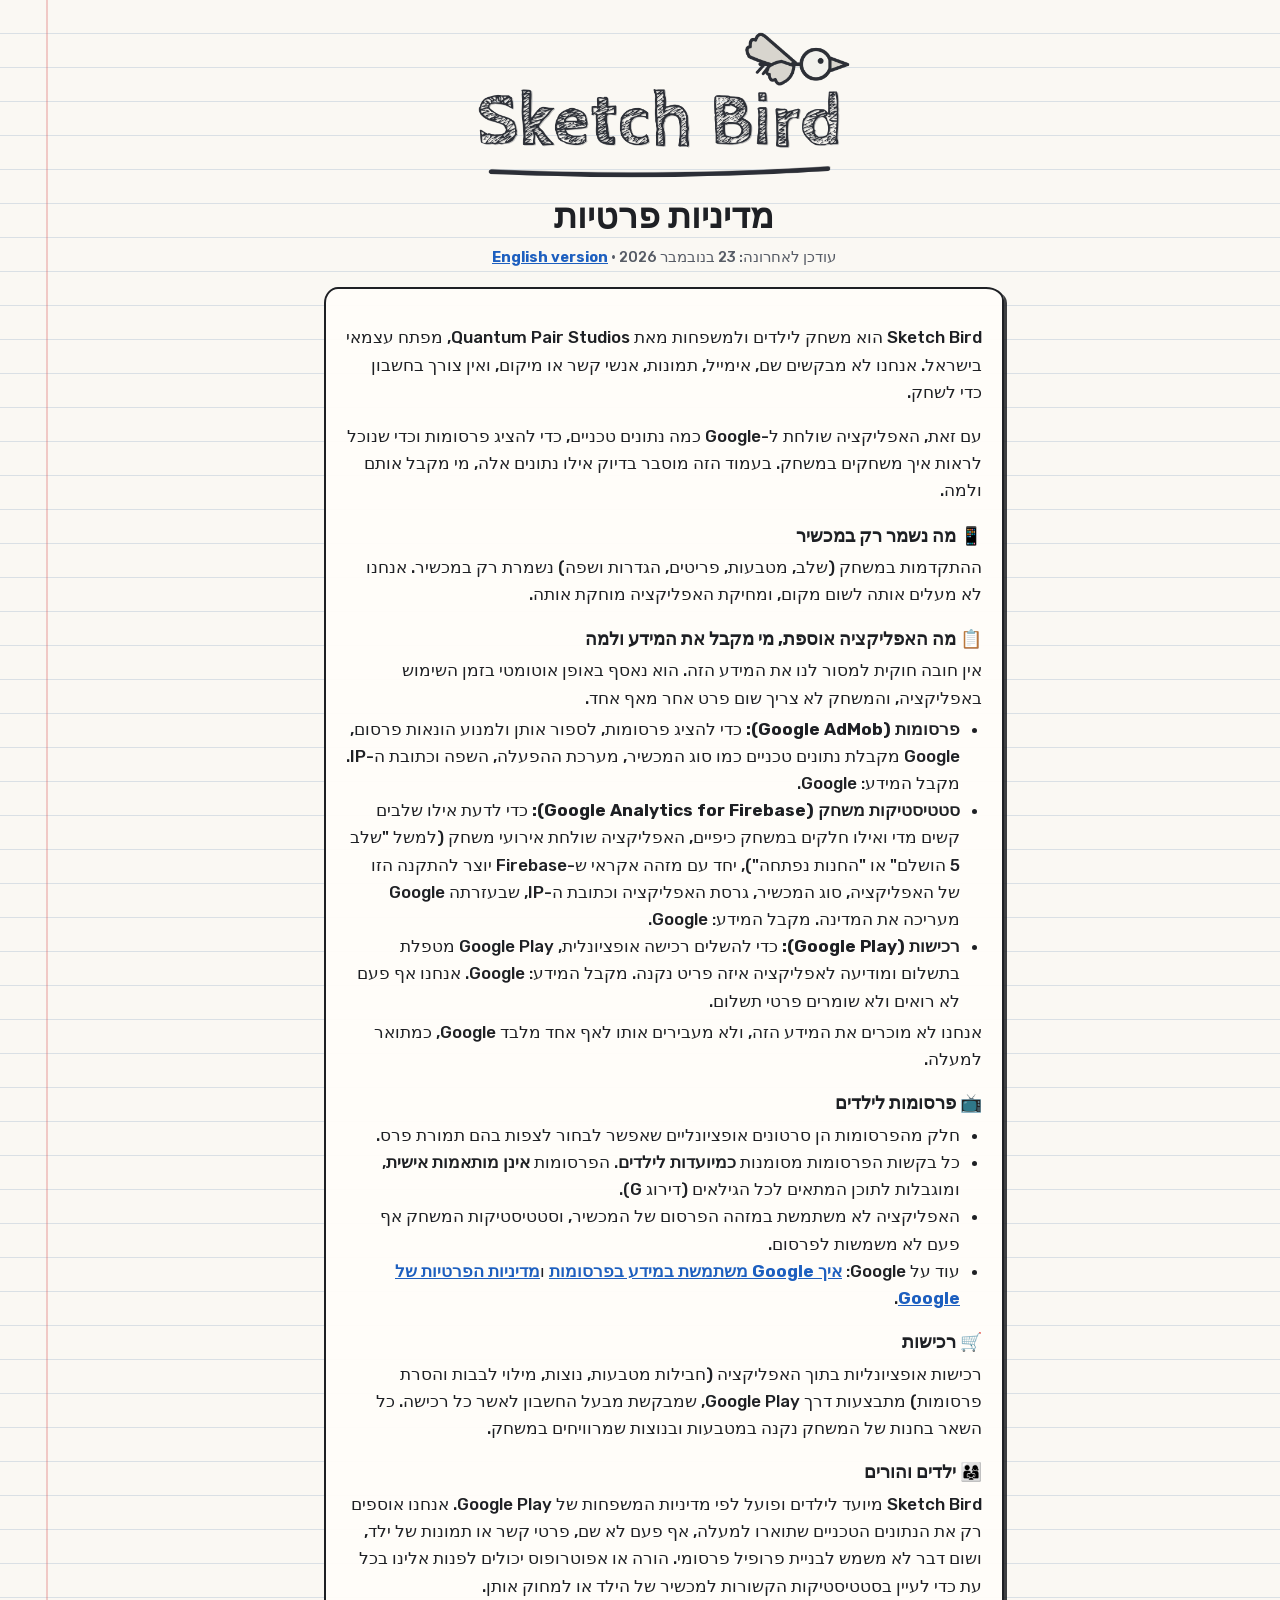
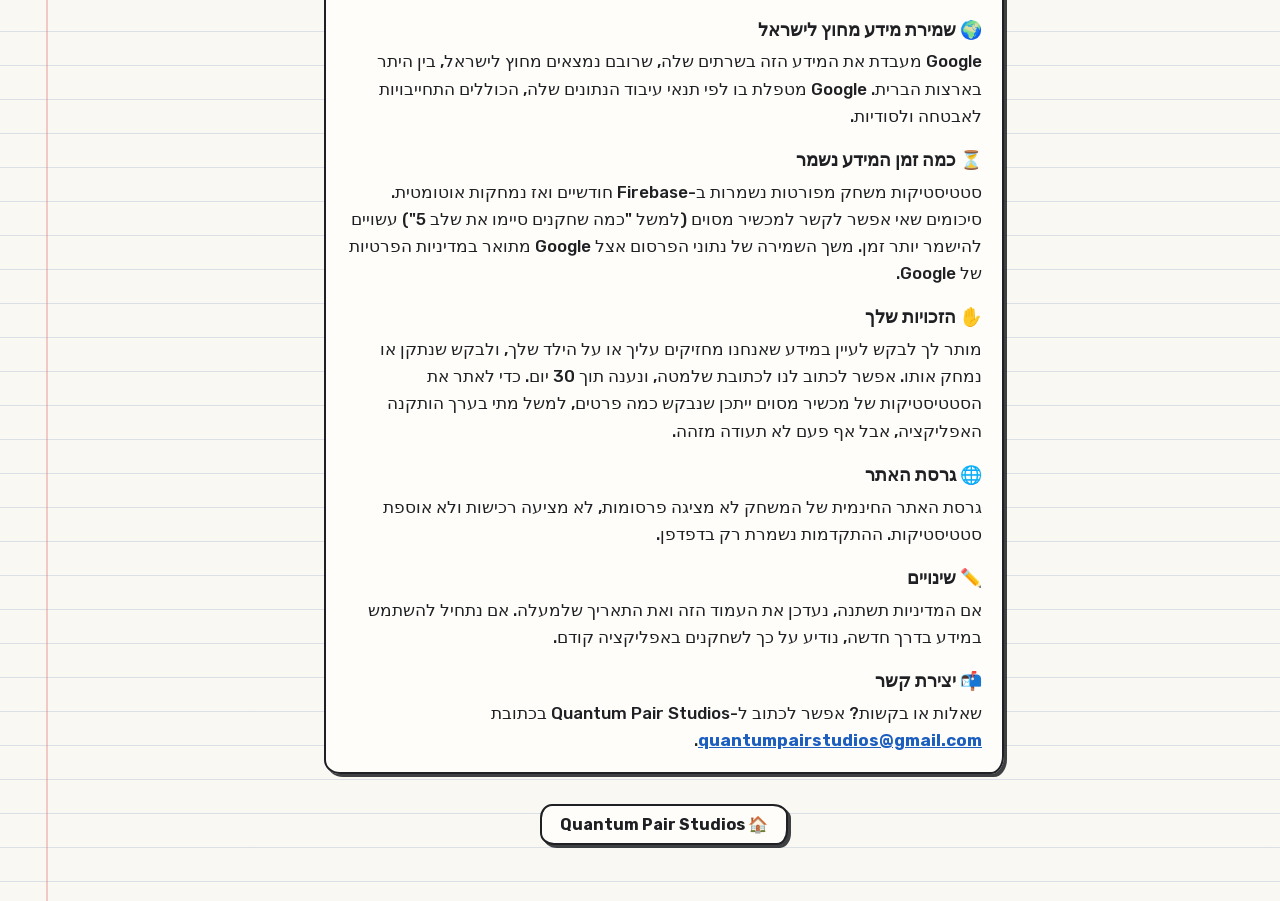
==== sketch-bird/privacy-he.html @ b0291abd "Sketch Bird privacy policy: Israeli privacy law update and Hebrew version" ====
<!DOCTYPE html>
<html lang="he" dir="rtl">
<head>
    <meta charset="UTF-8">
    <meta name="viewport" content="width=device-width, initial-scale=1.0">
    <title>Sketch Bird · מדיניות פרטיות</title>
    <meta name="description" content="מדיניות הפרטיות של Sketch Bird מאת Quantum Pair Studios.">
    <link rel="icon" href="icon.png">
    <link rel="alternate" hreflang="en" href="privacy.html">
    <link rel="preload" href="../fonts/rubik.woff2" as="font" type="font/woff2" crossorigin>
    <link rel="stylesheet" href="../style.css">
    <style>
        body, .policy-head h1 { font-family: 'Rubik', sans-serif; }
    </style>
</head>
<body>
<main>
    <header class="policy-head">
        <img class="logo" src="logo.png" alt="Sketch Bird">
        <h1>מדיניות פרטיות</h1>
        <p class="updated">עודכן לאחרונה: 23 בנובמבר 2026 · <a href="privacy.html" lang="en" dir="ltr">English version</a></p>
    </header>

    <article class="sketch-box">
        <p>‏Sketch Bird הוא משחק לילדים ולמשפחות מאת Quantum Pair Studios, מפתח עצמאי בישראל. אנחנו לא מבקשים שם, אימייל, תמונות, אנשי קשר או מיקום, ואין צורך בחשבון כדי לשחק.</p>
        <p>עם זאת, האפליקציה שולחת ל-Google כמה נתונים טכניים, כדי להציג פרסומות וכדי שנוכל לראות איך משחקים במשחק. בעמוד הזה מוסבר בדיוק אילו נתונים אלה, מי מקבל אותם ולמה.</p>

        <div class="section">
            <h2>📱 מה נשמר רק במכשיר</h2>
            <p>ההתקדמות במשחק (שלב, מטבעות, פריטים, הגדרות ושפה) נשמרת רק במכשיר. אנחנו לא מעלים אותה לשום מקום, ומחיקת האפליקציה מוחקת אותה.</p>
        </div>

        <div class="section">
            <h2>📋 מה האפליקציה אוספת, מי מקבל את המידע ולמה</h2>
            <p>אין חובה חוקית למסור לנו את המידע הזה. הוא נאסף באופן אוטומטי בזמן השימוש באפליקציה, והמשחק לא צריך שום פרט אחר מאף אחד.</p>
            <ul>
                <li><b>פרסומות (Google AdMob):</b> כדי להציג פרסומות, לספור אותן ולמנוע הונאות פרסום, Google מקבלת נתונים טכניים כמו סוג המכשיר, מערכת ההפעלה, השפה וכתובת ה-IP. מקבל המידע: Google.</li>
                <li><b>סטטיסטיקות משחק (Google Analytics for Firebase):</b> כדי לדעת אילו שלבים קשים מדי ואילו חלקים במשחק כיפיים, האפליקציה שולחת אירועי משחק (למשל "שלב 5 הושלם" או "החנות נפתחה"), יחד עם מזהה אקראי ש-Firebase יוצר להתקנה הזו של האפליקציה, סוג המכשיר, גרסת האפליקציה וכתובת ה-IP, שבעזרתה Google מעריכה את המדינה. מקבל המידע: Google.</li>
                <li><b>רכישות (Google Play):</b> כדי להשלים רכישה אופציונלית, Google Play מטפלת בתשלום ומודיעה לאפליקציה איזה פריט נקנה. מקבל המידע: Google. אנחנו אף פעם לא רואים ולא שומרים פרטי תשלום.</li>
            </ul>
            <p>אנחנו לא מוכרים את המידע הזה, ולא מעבירים אותו לאף אחד מלבד Google, כמתואר למעלה.</p>
        </div>

        <div class="section">
            <h2>📺 פרסומות לילדים</h2>
            <ul>
                <li>חלק מהפרסומות הן סרטונים אופציונליים שאפשר לבחור לצפות בהם תמורת פרס.</li>
                <li>כל בקשות הפרסומות מסומנות <b>כמיועדות לילדים</b>. הפרסומות <b>אינן מותאמות אישית</b>, ומוגבלות לתוכן המתאים לכל הגילאים (דירוג G).</li>
                <li>האפליקציה לא משתמשת במזהה הפרסום של המכשיר, וסטטיסטיקות המשחק אף פעם לא משמשות לפרסום.</li>
                <li>עוד על Google: <a href="https://policies.google.com/technologies/ads?hl=iw">איך Google משתמשת במידע בפרסומות</a> ו<a href="https://policies.google.com/privacy?hl=iw">מדיניות הפרטיות של Google</a>.</li>
            </ul>
        </div>

        <div class="section">
            <h2>🛒 רכישות</h2>
            <p>רכישות אופציונליות בתוך האפליקציה (חבילות מטבעות, נוצות, מילוי לבבות והסרת פרסומות) מתבצעות דרך Google Play, שמבקשת מבעל החשבון לאשר כל רכישה. כל השאר בחנות של המשחק נקנה במטבעות ובנוצות שמרוויחים במשחק.</p>
        </div>

        <div class="section">
            <h2>👨‍👩‍👧 ילדים והורים</h2>
            <p>‏Sketch Bird מיועד לילדים ופועל לפי מדיניות המשפחות של Google Play. אנחנו אוספים רק את הנתונים הטכניים שתוארו למעלה, אף פעם לא שם, פרטי קשר או תמונות של ילד, ושום דבר לא משמש לבניית פרופיל פרסומי. הורה או אפוטרופוס יכולים לפנות אלינו בכל עת כדי לעיין בסטטיסטיקות הקשורות למכשיר של הילד או למחוק אותן.</p>
        </div>

        <div class="section">
            <h2>🌍 שמירת מידע מחוץ לישראל</h2>
            <p>‏Google מעבדת את המידע הזה בשרתים שלה, שרובם נמצאים מחוץ לישראל, בין היתר בארצות הברית. Google מטפלת בו לפי תנאי עיבוד הנתונים שלה, הכוללים התחייבויות לאבטחה ולסודיות.</p>
        </div>

        <div class="section">
            <h2>⏳ כמה זמן המידע נשמר</h2>
            <p>סטטיסטיקות משחק מפורטות נשמרות ב-Firebase חודשיים ואז נמחקות אוטומטית. סיכומים שאי אפשר לקשר למכשיר מסוים (למשל "כמה שחקנים סיימו את שלב 5") עשויים להישמר יותר זמן. משך השמירה של נתוני הפרסום אצל Google מתואר במדיניות הפרטיות של Google.</p>
        </div>

        <div class="section">
            <h2>✋ הזכויות שלך</h2>
            <p>מותר לך לבקש לעיין במידע שאנחנו מחזיקים עליך או על הילד שלך, ולבקש שנתקן או נמחק אותו. אפשר לכתוב לנו לכתובת שלמטה, ונענה תוך 30 יום. כדי לאתר את הסטטיסטיקות של מכשיר מסוים ייתכן שנבקש כמה פרטים, למשל מתי בערך הותקנה האפליקציה, אבל אף פעם לא תעודה מזהה.</p>
        </div>

        <div class="section">
            <h2>🌐 גרסת האתר</h2>
            <p>גרסת האתר החינמית של המשחק לא מציגה פרסומות, לא מציעה רכישות ולא אוספת סטטיסטיקות. ההתקדמות נשמרת רק בדפדפן.</p>
        </div>

        <div class="section">
            <h2>✏️ שינויים</h2>
            <p>אם המדיניות תשתנה, נעדכן את העמוד הזה ואת התאריך שלמעלה. אם נתחיל להשתמש במידע בדרך חדשה, נודיע על כך לשחקנים באפליקציה קודם.</p>
        </div>

        <div class="section">
            <h2>📬 יצירת קשר</h2>
            <p>שאלות או בקשות? אפשר לכתוב ל-Quantum Pair Studios בכתובת <a href="mailto:quantumpairstudios@gmail.com" dir="ltr">quantumpairstudios@gmail.com</a>.</p>
        </div>
    </article>

    <footer>
        <a class="sketch-btn" href="../">🏠 Quantum Pair Studios</a>
    </footer>
</main>
</body>
</html>
---- style.css ----
/* Quantum Pair Studios: same look as Sketch Bird (notebook paper, sketchy title, hand-drawn boxes) */
@font-face { font-family: 'Cabin Sketch'; font-weight: 700; font-display: swap; src: url('fonts/cabin-sketch.woff2') format('woff2'); }
@font-face { font-family: 'Rubik'; font-weight: 400 800; font-display: swap; src: url('fonts/rubik.woff2') format('woff2'); }

:root {
    --paper-bg: #faf8f3;
    --ink-color: #1e2024;
    --ink-muted: #575c66;
    --accent-gold-bg: #fff3c4;
    --line: rgba(115, 148, 185, 0.24);
    --margin-line: rgba(218, 92, 92, 0.30);
    --shadow-sketch: 3px 3px 0 rgba(30, 32, 36, 0.85);
}

* { box-sizing: border-box; }

body {
    margin: 0;
    min-height: 100vh;
    color: var(--ink-color);
    font: 500 17px/1.6 'Rubik', system-ui, -apple-system, 'Segoe UI', Arial, sans-serif;
    background-color: var(--paper-bg);
    /* notebook page: red margin line + blue ruled lines, like the game */
    background-image:
        linear-gradient(to right, transparent 46px, var(--margin-line) 46px, var(--margin-line) 48px, transparent 48px),
        repeating-linear-gradient(to bottom, transparent 0, transparent 33px, var(--line) 33px, var(--line) 34px);
}

main { max-width: 760px; margin: 0 auto; padding: 28px 16px 56px 64px; }

.studio-name {
    font-family: 'Cabin Sketch', 'Rubik', sans-serif;
    font-weight: 700;
    font-size: clamp(2rem, 6vw, 3rem);
    line-height: 1.1;
    margin: 0;
    text-shadow: 1.5px 1.2px 0 rgba(44, 47, 54, 0.28);
}
.underline { height: 0; border-top: 4px solid var(--ink-color); border-radius: 4px; width: min(340px, 70%); margin: 10px 0 6px; transform: rotate(-0.6deg); }
.tagline { color: var(--ink-muted); margin: 4px 0 28px; }

.sketch-box {
    background: rgba(255, 253, 249, 0.97);
    border: 2.5px solid var(--ink-color);
    border-radius: 14px 18px 13px 16px / 16px 13px 18px 14px;
    box-shadow: var(--shadow-sketch);
    padding: 18px 20px;
}

.game-card { display: grid; grid-template-columns: 1fr; gap: 10px; text-align: center; }
.game-card .logo { width: min(420px, 100%); height: auto; margin: 4px auto 0; display: block; }
.game-card p { margin: 0; color: var(--ink-muted); }

.btn-row { display: flex; gap: 12px; justify-content: center; flex-wrap: wrap; margin-top: 6px; }
.sketch-btn {
    font: 700 1rem 'Rubik', sans-serif;
    color: var(--ink-color);
    text-decoration: none;
    background: #fffdf9;
    border: 2.5px solid var(--ink-color);
    border-radius: 12px 15px 11px 14px / 14px 11px 15px 12px;
    padding: 9px 18px;
    box-shadow: var(--shadow-sketch);
    display: inline-flex; align-items: center; gap: 6px;
    transition: transform 0.08s ease, box-shadow 0.08s ease, background-color 0.15s ease;
}
.sketch-btn:hover { background: var(--accent-gold-bg); transform: translate(-1px, -1px); box-shadow: 4px 4px 0 rgba(30, 32, 36, 0.9); }
.sketch-btn:active { transform: translate(2px, 2px); box-shadow: 1px 1px 0 rgba(30, 32, 36, 0.9); }
.sketch-btn.primary { background: var(--accent-gold-bg); }
.sketch-btn.soon { opacity: 0.7; pointer-events: none; }

/* privacy page */
.policy-head { text-align: center; margin-bottom: 18px; }
.policy-head .logo { width: min(380px, 90%); height: auto; display: block; margin: 0 auto; }
.policy-head h1 { font-family: 'Cabin Sketch', 'Rubik', sans-serif; font-size: clamp(1.6rem, 5vw, 2.2rem); margin: 6px 0 0; }
.policy-head .updated { color: var(--ink-muted); font-size: 0.92rem; margin: 2px 0 0; }
.section { margin-top: 16px; }
.section h2 { font-size: 1.12rem; margin: 0 0 4px; display: flex; align-items: center; gap: 8px; }
.section p, .section ul { margin: 4px 0 0; }
.section ul { padding-inline-start: 22px; }
a { color: #1d5fbf; font-weight: 700; }

footer { margin-top: 30px; text-align: center; color: var(--ink-muted); font-size: 0.95rem; }

@media (max-width: 520px) {
    body { font-size: 16px; background-image:
        linear-gradient(to right, transparent 26px, var(--margin-line) 26px, var(--margin-line) 28px, transparent 28px),
        repeating-linear-gradient(to bottom, transparent 0, transparent 33px, var(--line) 33px, var(--line) 34px); }
    main { padding: 20px 14px 40px 40px; }
    .sketch-box { padding: 14px; }
}
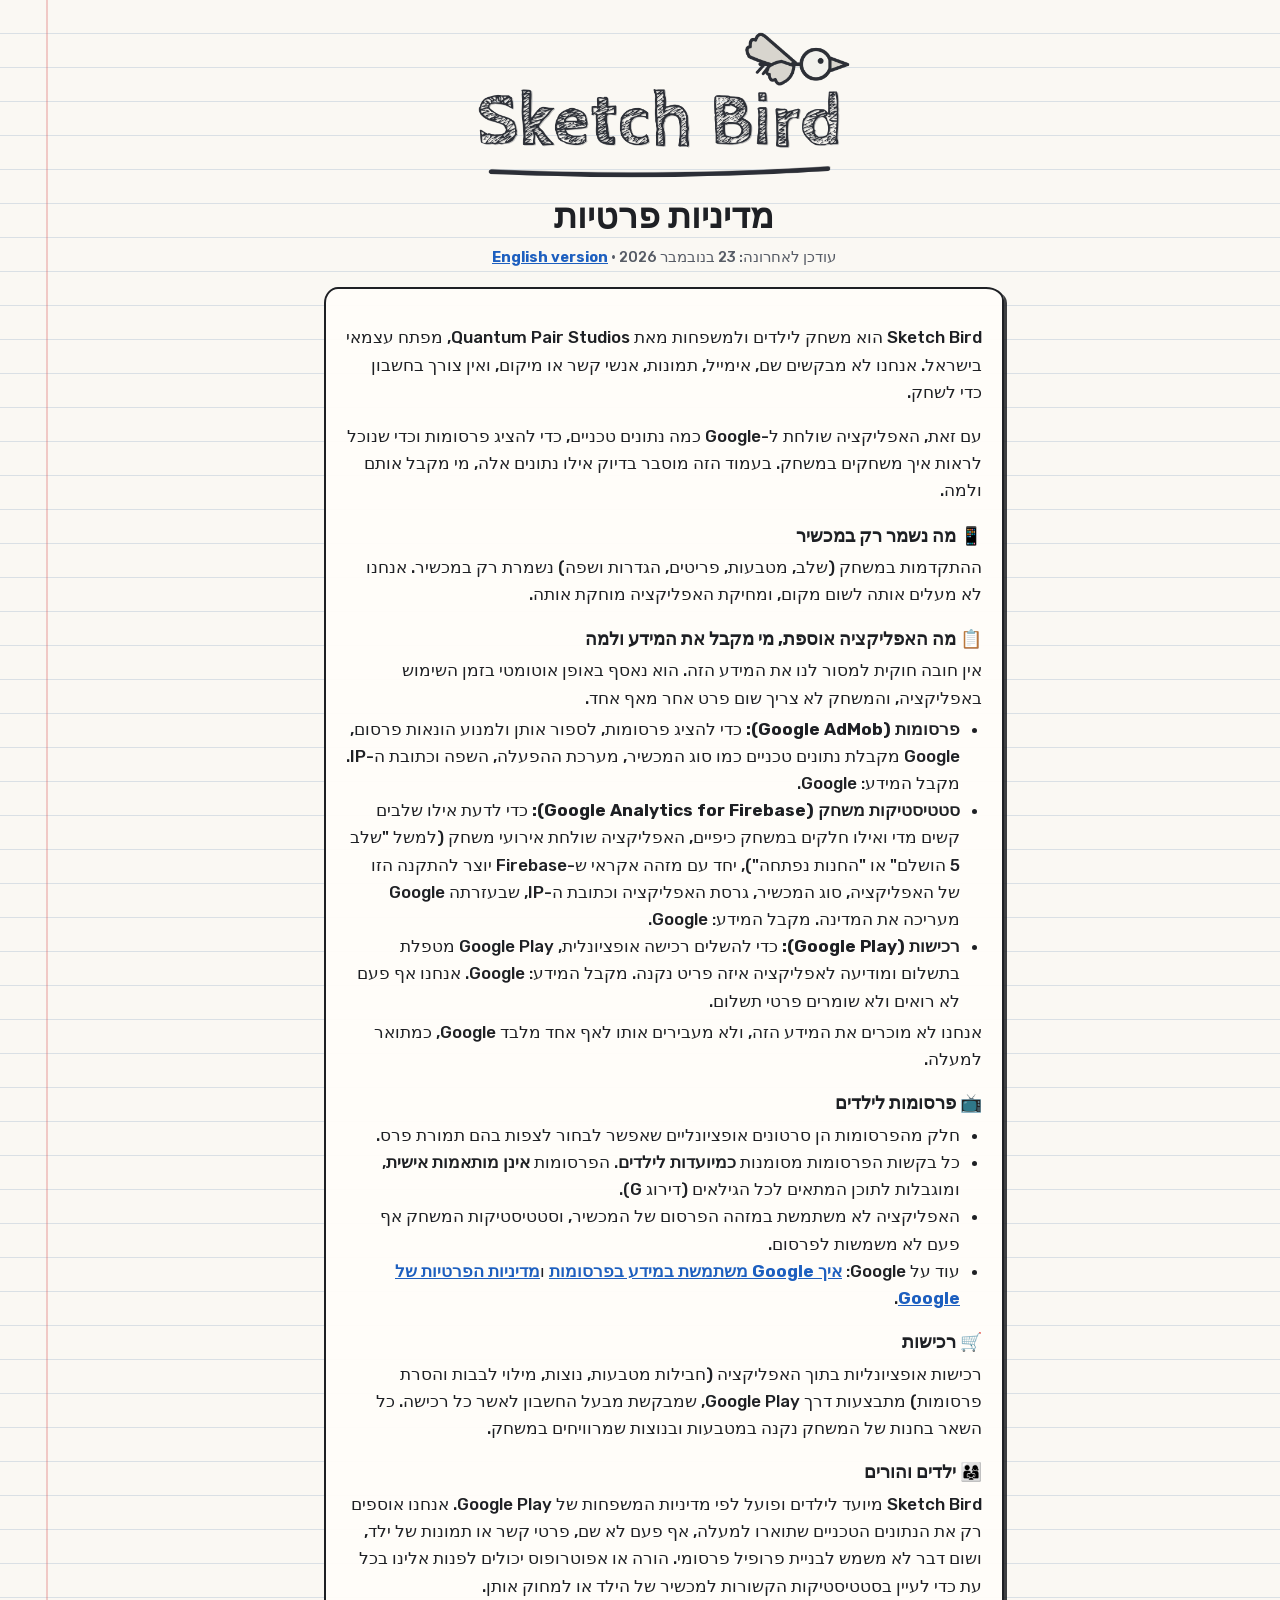
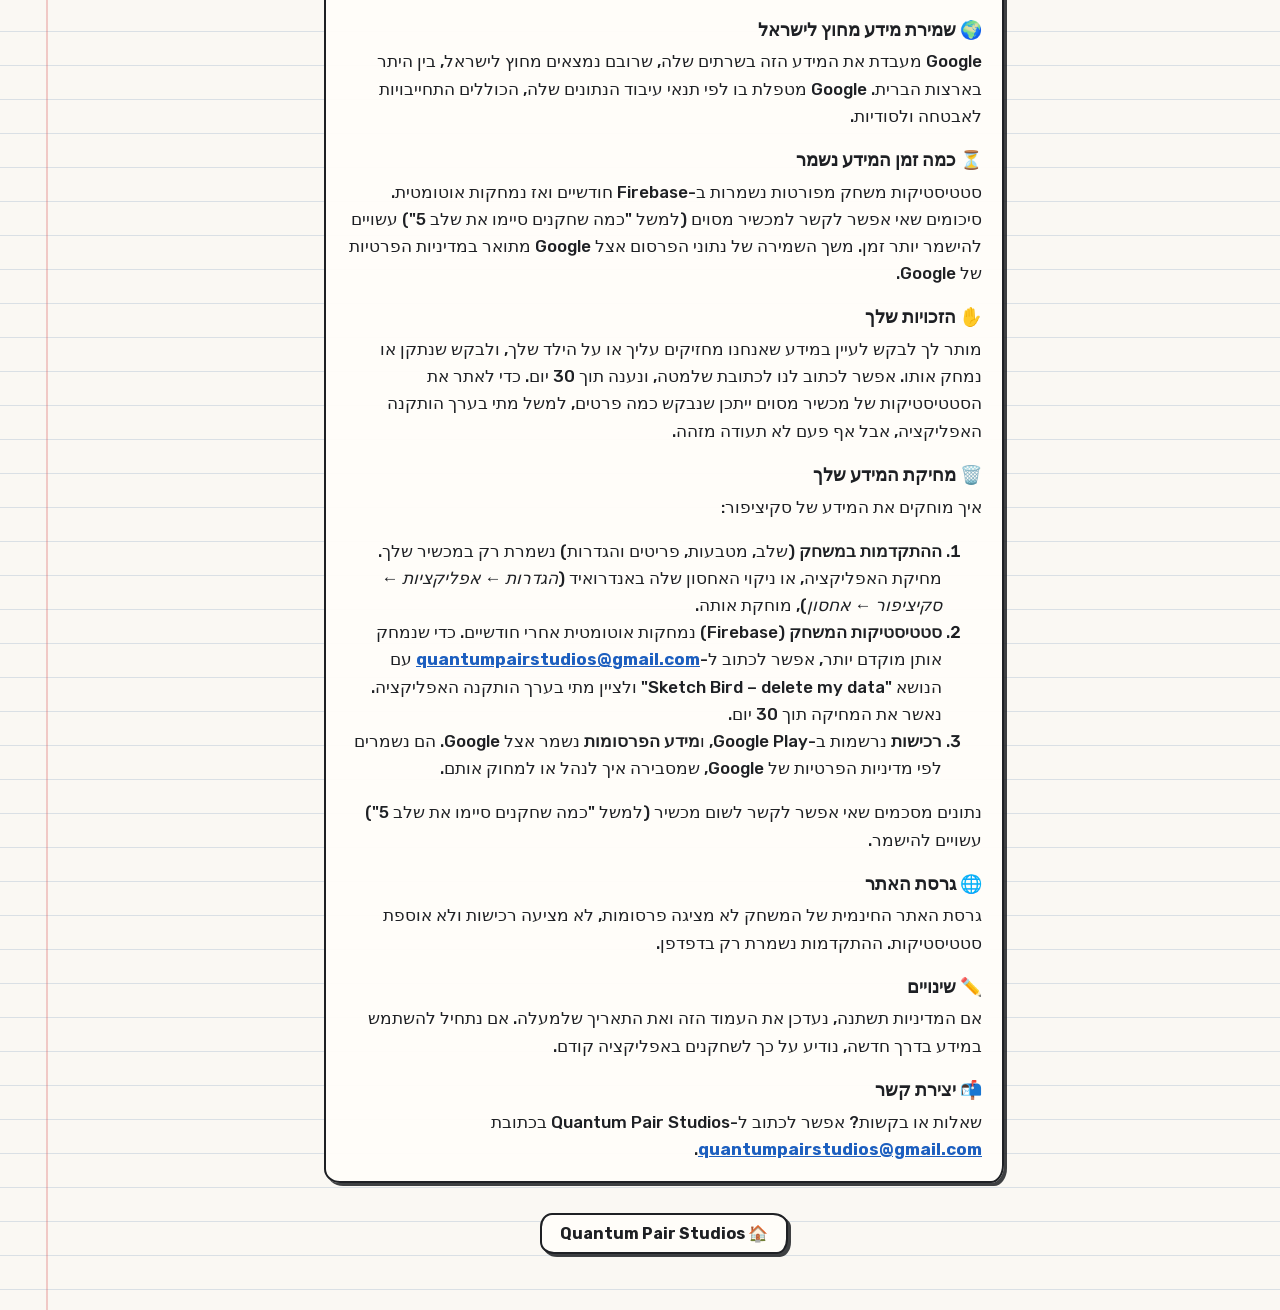
==== commit c81a28c3: "Sketch Bird privacy policy: add a Delete your data section (EN + HE)" ====
--- a/sketch-bird/privacy-he.html
+++ b/sketch-bird/privacy-he.html
@@ -76,6 +76,17 @@
             <p>מותר לך לבקש לעיין במידע שאנחנו מחזיקים עליך או על הילד שלך, ולבקש שנתקן או נמחק אותו. אפשר לכתוב לנו לכתובת שלמטה, ונענה תוך 30 יום. כדי לאתר את הסטטיסטיקות של מכשיר מסוים ייתכן שנבקש כמה פרטים, למשל מתי בערך הותקנה האפליקציה, אבל אף פעם לא תעודה מזהה.</p>
         </div>
 
+        <div class="section" id="delete-data">
+            <h2>🗑️ מחיקת המידע שלך</h2>
+            <p>איך מוחקים את המידע של סקיציפור:</p>
+            <ol>
+                <li><b>ההתקדמות במשחק</b> (שלב, מטבעות, פריטים והגדרות) נשמרת רק במכשיר שלך. מחיקת האפליקציה, או ניקוי האחסון שלה באנדרואיד (<i>הגדרות ← אפליקציות ← סקיציפור ← אחסון</i>), מוחקת אותה.</li>
+                <li><b>סטטיסטיקות המשחק</b> (Firebase) נמחקות אוטומטית אחרי חודשיים. כדי שנמחק אותן מוקדם יותר, אפשר לכתוב ל-<a href="mailto:quantumpairstudios@gmail.com?subject=Sketch%20Bird%20-%20delete%20my%20data">quantumpairstudios@gmail.com</a> עם הנושא "Sketch Bird – delete my data" ולציין מתי בערך הותקנה האפליקציה. נאשר את המחיקה תוך 30 יום.</li>
+                <li><b>רכישות</b> נרשמות ב-Google Play, ו<b>מידע הפרסומות</b> נשמר אצל Google. הם נשמרים לפי מדיניות הפרטיות של Google, שמסבירה איך לנהל או למחוק אותם.</li>
+            </ol>
+            <p>נתונים מסכמים שאי אפשר לקשר לשום מכשיר (למשל "כמה שחקנים סיימו את שלב 5") עשויים להישמר.</p>
+        </div>
+
         <div class="section">
             <h2>🌐 גרסת האתר</h2>
             <p>גרסת האתר החינמית של המשחק לא מציגה פרסומות, לא מציעה רכישות ולא אוספת סטטיסטיקות. ההתקדמות נשמרת רק בדפדפן.</p>
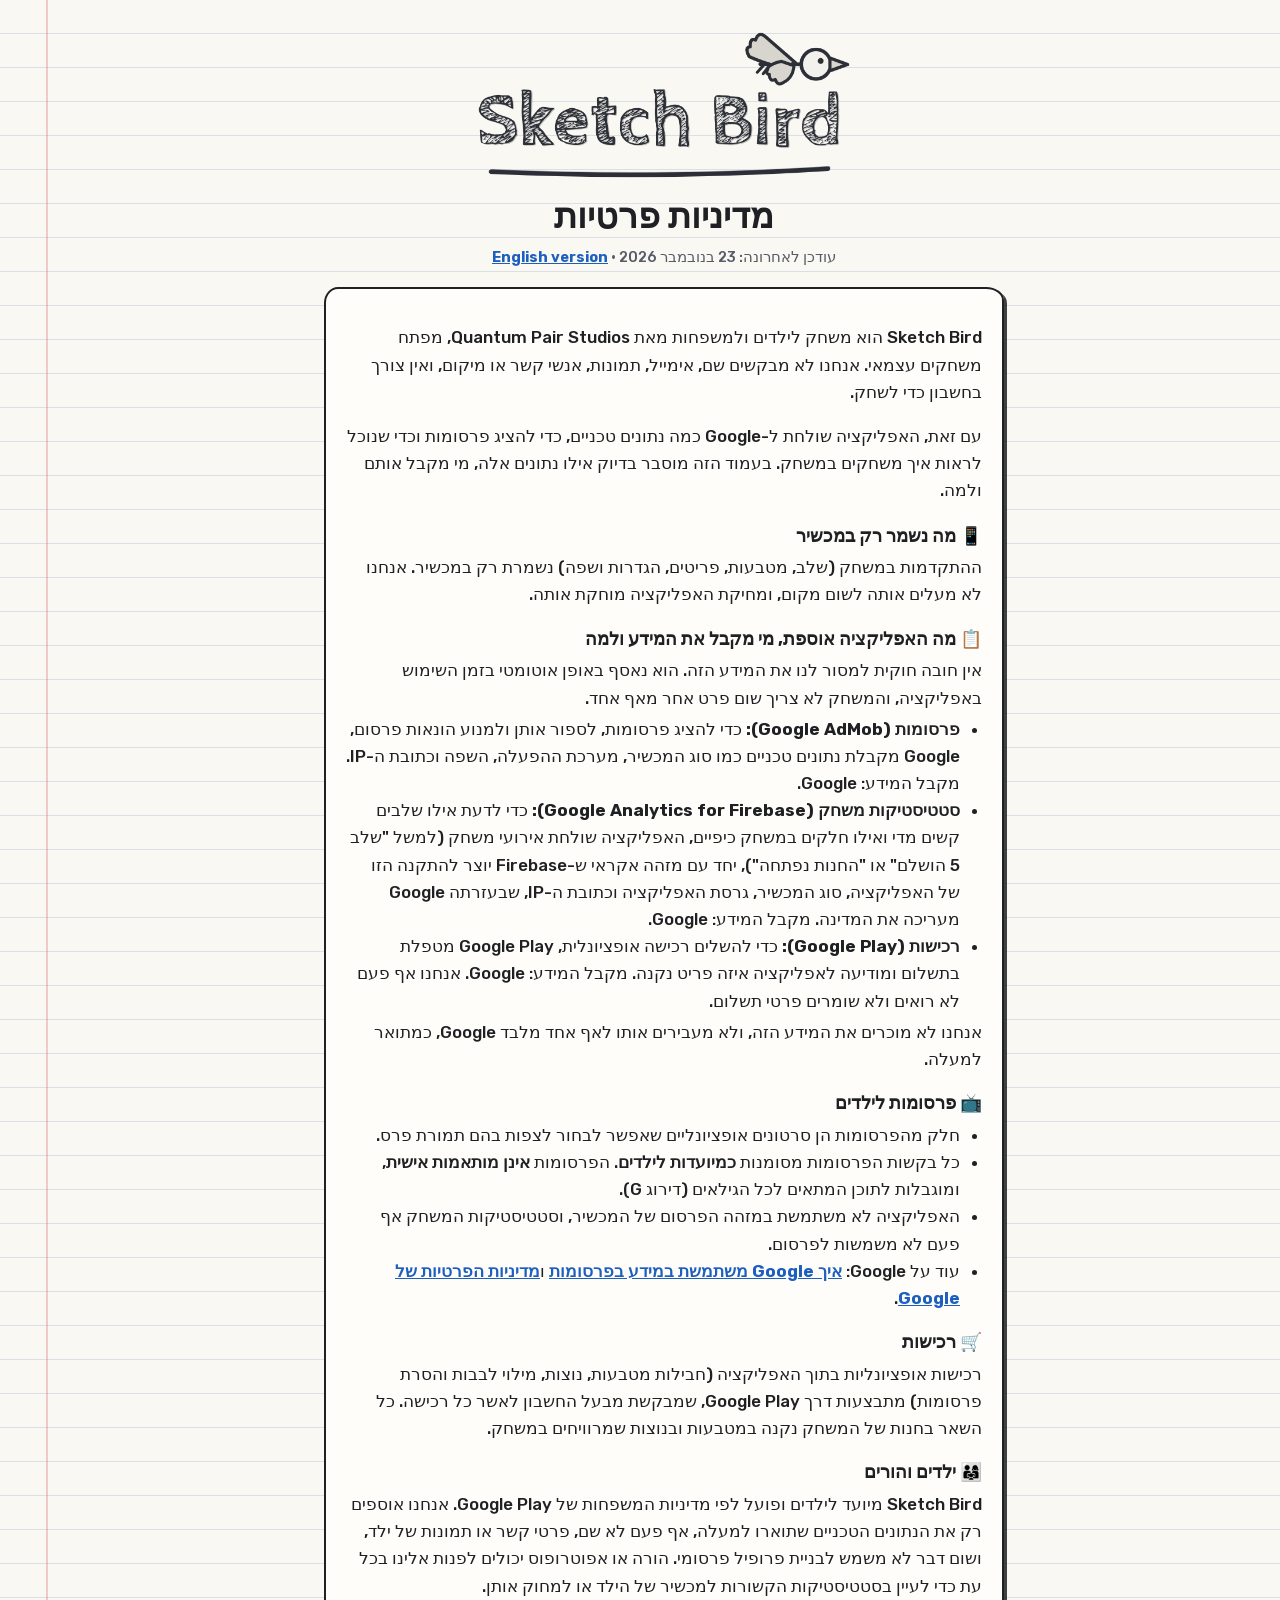
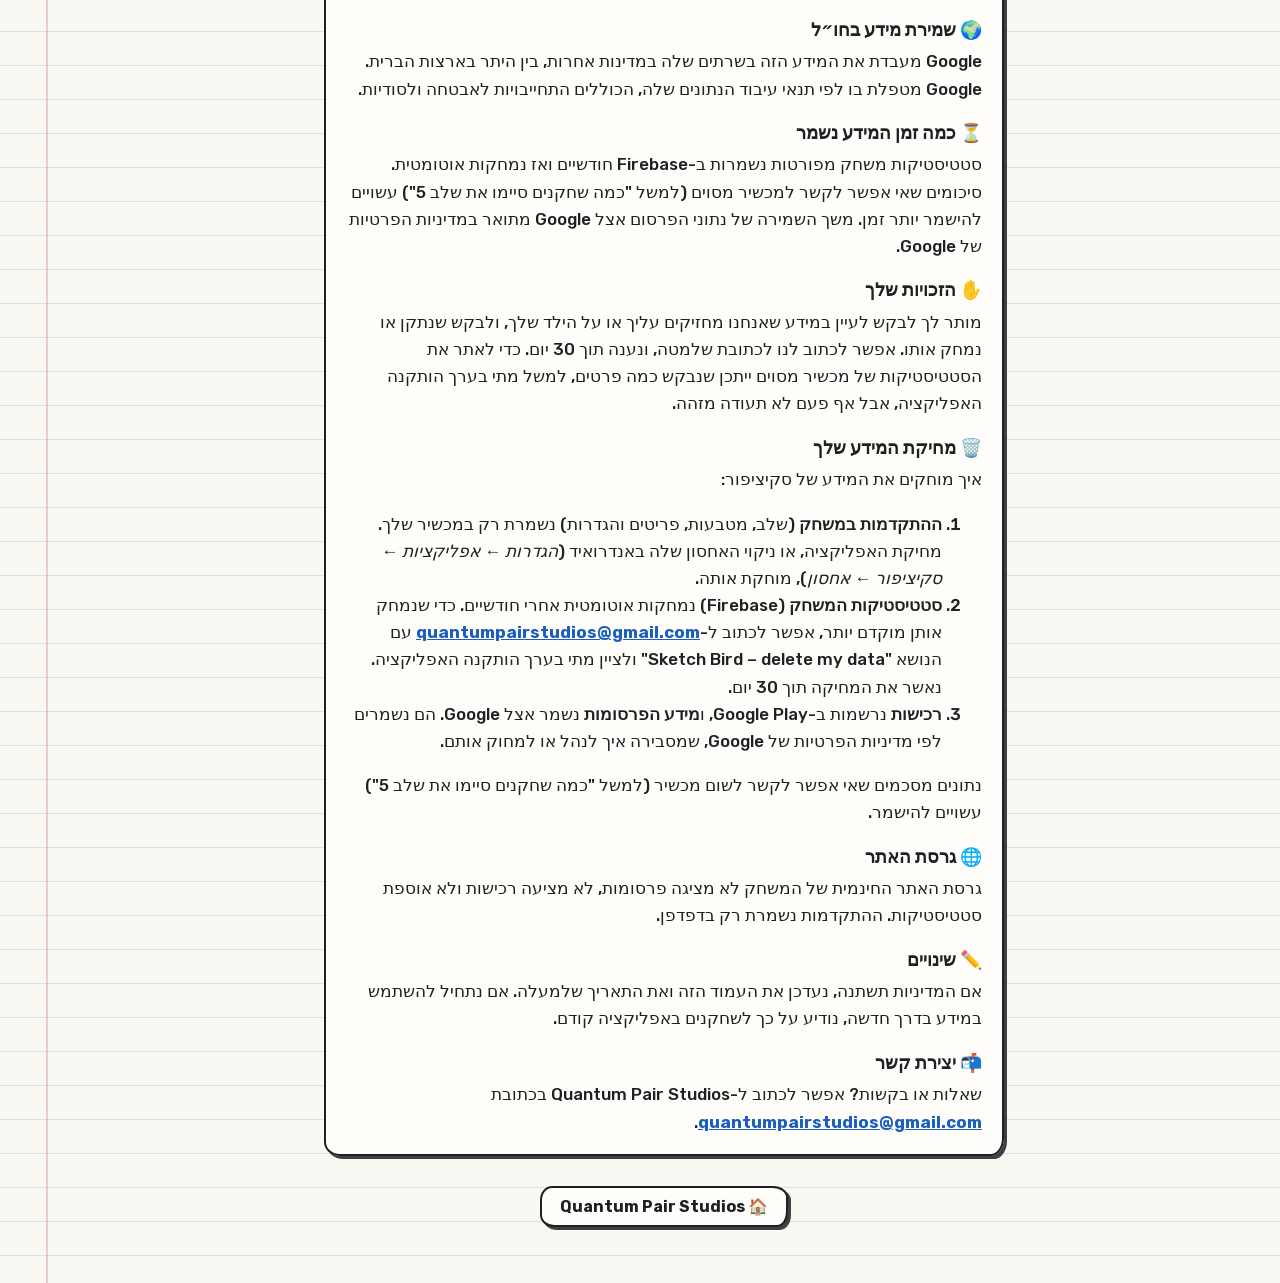
==== commit e8b06528: "Sketch Bird privacy: neutral studio description and storage-abroad wording" ====
--- a/sketch-bird/privacy-he.html
+++ b/sketch-bird/privacy-he.html
@@ -22,7 +22,7 @@
     </header>
 
     <article class="sketch-box">
-        <p>‏Sketch Bird הוא משחק לילדים ולמשפחות מאת Quantum Pair Studios, מפתח עצמאי בישראל. אנחנו לא מבקשים שם, אימייל, תמונות, אנשי קשר או מיקום, ואין צורך בחשבון כדי לשחק.</p>
+        <p>‏Sketch Bird הוא משחק לילדים ולמשפחות מאת Quantum Pair Studios, מפתח משחקים עצמאי. אנחנו לא מבקשים שם, אימייל, תמונות, אנשי קשר או מיקום, ואין צורך בחשבון כדי לשחק.</p>
         <p>עם זאת, האפליקציה שולחת ל-Google כמה נתונים טכניים, כדי להציג פרסומות וכדי שנוכל לראות איך משחקים במשחק. בעמוד הזה מוסבר בדיוק אילו נתונים אלה, מי מקבל אותם ולמה.</p>
 
         <div class="section">
@@ -62,8 +62,8 @@
         </div>
 
         <div class="section">
-            <h2>🌍 שמירת מידע מחוץ לישראל</h2>
-            <p>‏Google מעבדת את המידע הזה בשרתים שלה, שרובם נמצאים מחוץ לישראל, בין היתר בארצות הברית. Google מטפלת בו לפי תנאי עיבוד הנתונים שלה, הכוללים התחייבויות לאבטחה ולסודיות.</p>
+            <h2>🌍 שמירת מידע בחו״ל</h2>
+            <p>‏Google מעבדת את המידע הזה בשרתים שלה במדינות אחרות, בין היתר בארצות הברית. Google מטפלת בו לפי תנאי עיבוד הנתונים שלה, הכוללים התחייבויות לאבטחה ולסודיות.</p>
         </div>
 
         <div class="section">
